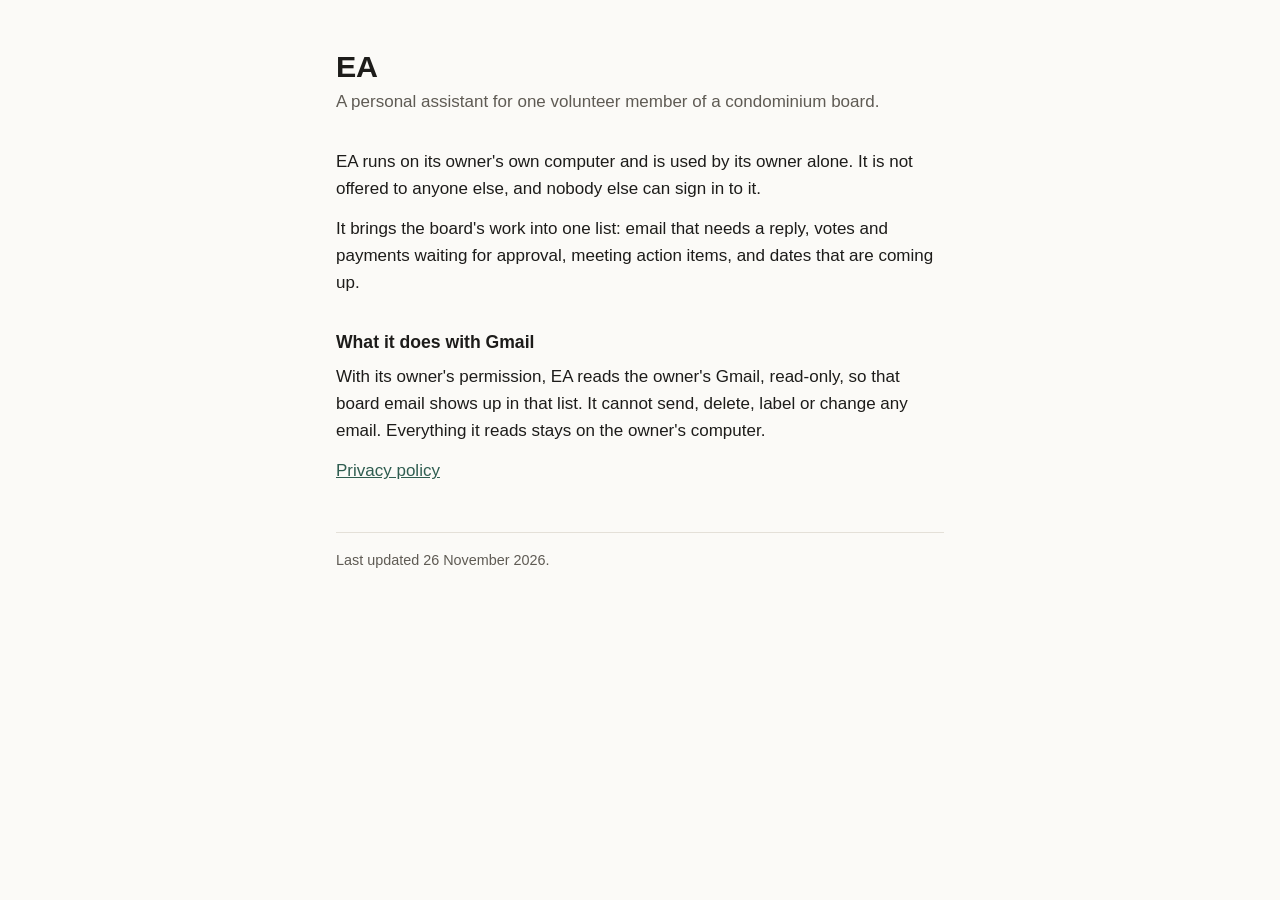
==== index.html @ 139de99c "EA home page and privacy policy Co-Authored-By: Claude Opus 5.5 <noreply@anthropic.com>" ====
<!doctype html>
<html lang="en">
<head>
  <meta charset="utf-8">
  <meta name="viewport" content="width=device-width, initial-scale=1">
  <title>EA</title>
  <link rel="stylesheet" href="style.css">
</head>
<body>
<main>
  <h1>EA</h1>
  <p class="lead">A personal assistant for one volunteer member of a condominium board.</p>

  <p>EA runs on its owner's own computer and is used by its owner alone. It is not offered to
    anyone else, and nobody else can sign in to it.</p>

  <p>It brings the board's work into one list: email that needs a reply, votes and payments
    waiting for approval, meeting action items, and dates that are coming up.</p>

  <h2>What it does with Gmail</h2>
  <p>With its owner's permission, EA reads the owner's Gmail, read-only, so that board email
    shows up in that list. It cannot send, delete, label or change any email. Everything it
    reads stays on the owner's computer.</p>

  <p><a href="privacy.html">Privacy policy</a></p>

  <footer>Last updated 26 November 2026.</footer>
</main>
</body>
</html>
---- style.css ----
:root {
  --bg: #fbfaf7;
  --ink: #1d1c1a;
  --muted: #5f5b54;
  --line: #e4e0d8;
  --accent: #2f5d50;
}
@media (prefers-color-scheme: dark) {
  :root {
    --bg: #171716;
    --ink: #ecebe7;
    --muted: #a9a59d;
    --line: #2f2e2b;
    --accent: #8fc2b2;
  }
}
* { box-sizing: border-box; }
html { -webkit-text-size-adjust: 100%; }
body {
  margin: 0;
  background: var(--bg);
  color: var(--ink);
  font: 17px/1.6 -apple-system, BlinkMacSystemFont, "Segoe UI", Roboto, sans-serif;
}
main { max-width: 40rem; margin: 0 auto; padding: 3rem 1rem 4rem; }
h1 { font-size: 1.9rem; line-height: 1.2; margin: 0 0 0.25rem; letter-spacing: -0.01em; }
h2 { font-size: 1.1rem; margin: 2rem 0 0.4rem; }
p, li { margin: 0 0 0.8rem; }
ul { padding-left: 1.2rem; }
.lead { color: var(--muted); margin-bottom: 2rem; }
a { color: var(--accent); }
footer { margin-top: 3rem; padding-top: 1rem; border-top: 1px solid var(--line); color: var(--muted); font-size: 0.9rem; }
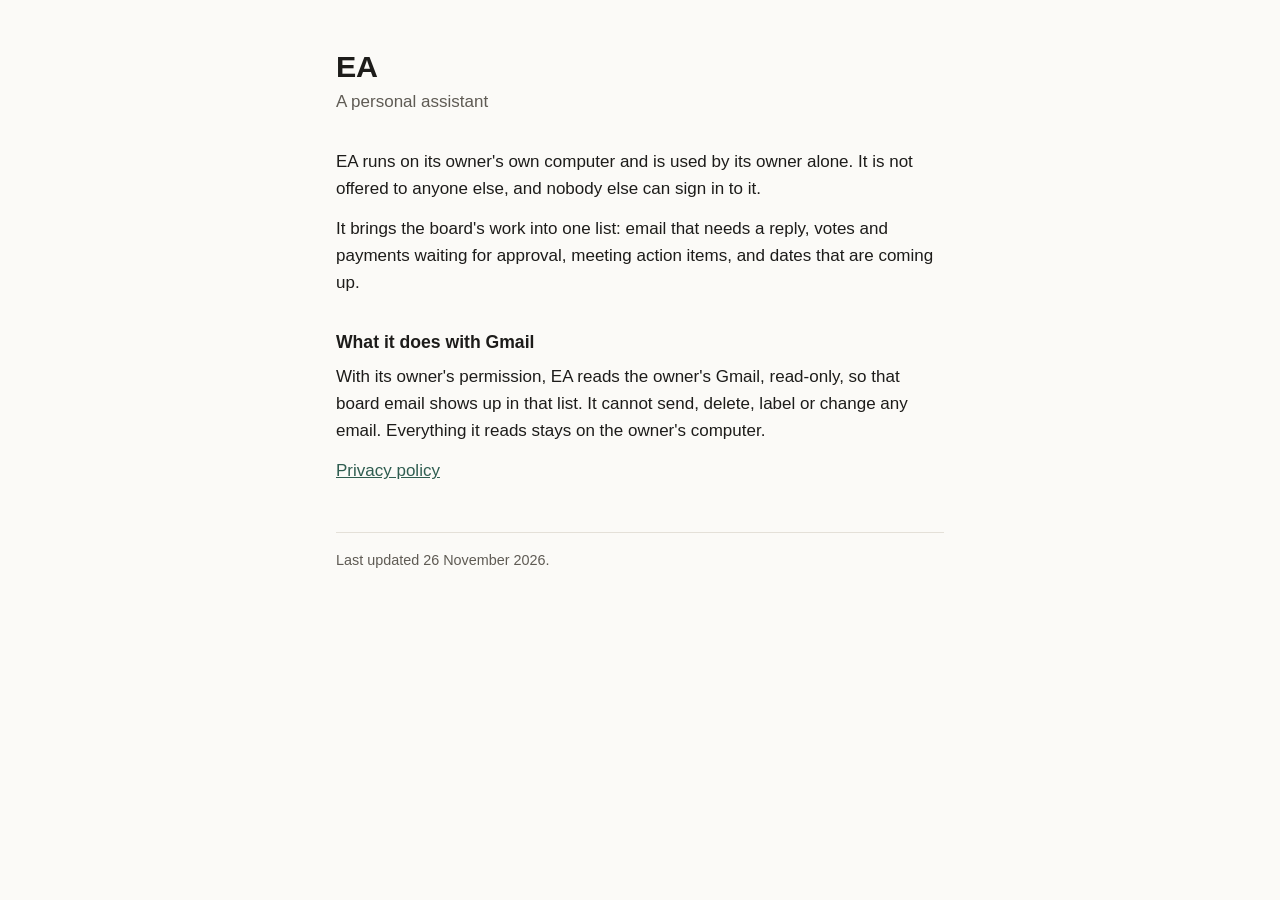
==== commit 41a82ff0: "Shorten the home page's opening line Co-Authored-By: Claude Opus 5.5 <noreply@anthropic.com>" ====
--- a/index.html
+++ b/index.html
@@ -3,13 +3,14 @@
 <head>
   <meta charset="utf-8">
   <meta name="viewport" content="width=device-width, initial-scale=1">
+  <meta name="robots" content="noindex, nofollow, noarchive">
   <title>EA</title>
   <link rel="stylesheet" href="style.css">
 </head>
 <body>
 <main>
   <h1>EA</h1>
-  <p class="lead">A personal assistant for one volunteer member of a condominium board.</p>
+  <p class="lead">A personal assistant</p>
 
   <p>EA runs on its owner's own computer and is used by its owner alone. It is not offered to
     anyone else, and nobody else can sign in to it.</p>
